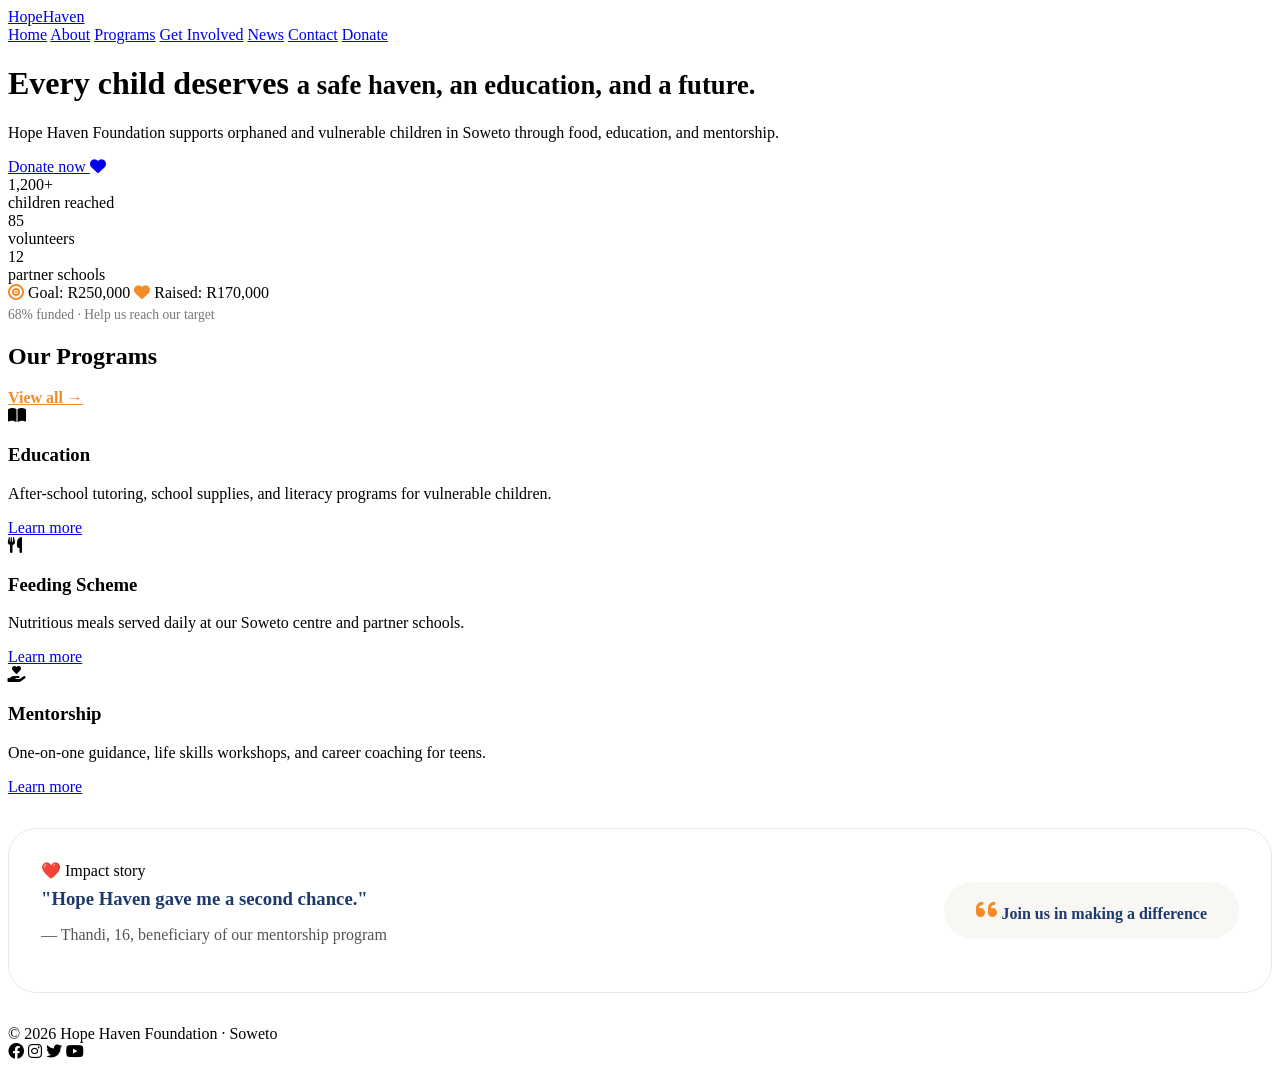
==== Research/index.html @ dbcde310 "Add files via upload" ====
<!DOCTYPE html>
<html lang="en">
<head>
    <meta charset="UTF-8">
    <meta name="viewport" content="width=device-width, initial-scale=1.0">
    <title>Hope Haven · Home</title>
    <link rel="preconnect" href="https://fonts.googleapis.com">
    <link rel="preconnect" href="https://fonts.gstatic.com" crossorigin>
    <link href="https://fonts.googleapis.com/css2?family=Montserrat:wght@400;600;700&family=Lato:wght@400;700&display=swap" rel="stylesheet">
    <link rel="stylesheet" href="https://cdnjs.cloudflare.com/ajax/libs/font-awesome/6.0.0-beta3/css/all.min.css">
    
</head>
<body>

<header>
    <div class="container nav-wrapper">
        <div class="logo"><a href="index.html"><span>Hope</span>Haven</a></div>
        <div class="nav-links">
            <a href="index.html" class="active">Home</a>
            <a href="about.html">About</a>
            <a href="programs.html">Programs</a>
            <a href="get-involved.html">Get Involved</a>
            <a href="news.html">News</a>
            <a href="contact.html">Contact</a>
            <a href="get-involved.html" class="donate-btn">Donate</a>
        </div>
    </div>
</header>

<main class="container">
    <div class="hero">
        <div class="hero-content">
            <h1>Every child deserves <small>a safe haven, an education, and a future.</small></h1>
            <p>Hope Haven Foundation supports orphaned and vulnerable children in Soweto through food, education, and mentorship.</p>
            <a href="get-involved.html" class="btn-primary">Donate now <i class="fas fa-heart"></i></a>
        </div>
        <div class="hero-stats">
            <div class="stat"><div class="number">1,200+</div><div class="label">children reached</div></div>
            <div class="stat"><div class="number">85</div><div class="label">volunteers</div></div>
            <div class="stat"><div class="number">12</div><div class="label">partner schools</div></div>
        </div>
    </div>

    <div class="donation-progress">
        <div class="flex-row">
            <span class="goal"><i class="fas fa-bullseye" style="color:#f28c28;"></i> Goal: R250,000</span>
            <span class="raised"><i class="fas fa-heart" style="color:#f28c28;"></i> Raised: R170,000</span>
        </div>
        <div class="progress-bar-bg"><div class="progress-bar-fill"></div></div>
        <p style="font-size:0.85rem; color:#777; margin-top:0.3rem;">68% funded · Help us reach our target</p>
    </div>

    <div class="flex-between">
        <h2>Our Programs</h2>
        <a href="programs.html" style="color:#f28c28; font-weight:700;">View all →</a>
    </div>
    <div class="grid-3">
        <div class="card">
            <div class="icon"><i class="fas fa-book-open"></i></div>
            <h3>Education</h3>
            <p>After-school tutoring, school supplies, and literacy programs for vulnerable children.</p>
            <a href="programs.html" class="btn-outline">Learn more</a>
        </div>
        <div class="card">
            <div class="icon"><i class="fas fa-utensils"></i></div>
            <h3>Feeding Scheme</h3>
            <p>Nutritious meals served daily at our Soweto centre and partner schools.</p>
            <a href="programs.html" class="btn-outline">Learn more</a>
        </div>
        <div class="card">
            <div class="icon"><i class="fas fa-hand-holding-heart"></i></div>
            <h3>Mentorship</h3>
            <p>One-on-one guidance, life skills workshops, and career coaching for teens.</p>
            <a href="programs.html" class="btn-outline">Learn more</a>
        </div>
    </div>

    <div style="background:#fff; border-radius:28px; padding:2rem; border:1px solid #ece8e1; margin:2rem 0;">
        <div style="display:flex; flex-wrap:wrap; gap:2rem; align-items:center;">
            <div style="flex:1; min-width:200px;">
                <span class="badge-orange">❤️ Impact story</span>
                <h3 style="color:#1e3a6b; margin:0.5rem 0;">"Hope Haven gave me a second chance."</h3>
                <p style="color:#555;">— Thandi, 16, beneficiary of our mentorship program</p>
            </div>
            <div style="background:#f9f7f4; padding:1rem 2rem; border-radius:60px;">
                <i class="fas fa-quote-left" style="color:#f28c28; font-size:1.5rem;"></i>
                <span style="font-weight:700; color:#1e3a6b;">Join us in making a difference</span>
            </div>
        </div>
    </div>
</main>

<footer>
    <div class="container">
        <div>© 2026 Hope Haven Foundation · Soweto</div>
        <div class="social">
            <i class="fab fa-facebook"></i>
            <i class="fab fa-instagram"></i>
            <i class="fab fa-twitter"></i>
            <i class="fab fa-youtube"></i>
        </div>
    </div>
</footer>

</body>
</html>
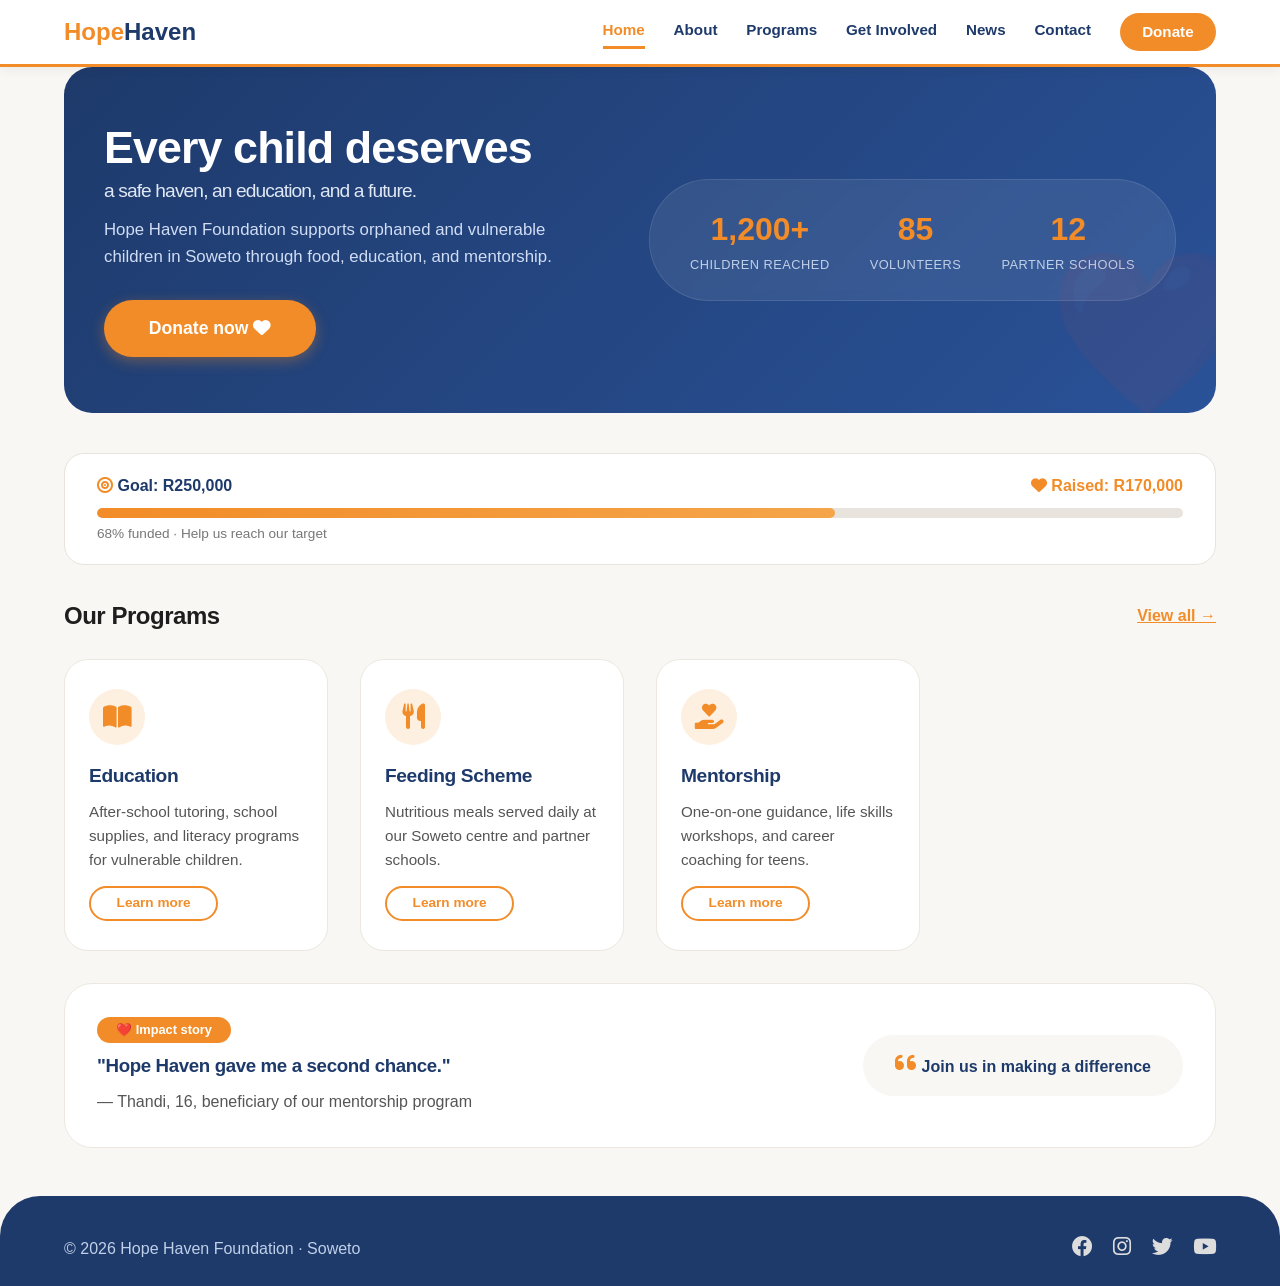
==== commit beafc62f: "Add files via upload" ====
--- a/Research/index.html
+++ b/Research/index.html
@@ -11,6 +11,53 @@
     
 </head>
 <body>
+<style>
+        * { margin:0; padding:0; box-sizing:border-box; }
+        body { font-family:'Lato',sans-serif; background:#f9f7f4; color:#1e1e1e; line-height:1.6; }
+        h1,h2,h3,h4 { font-family:'Montserrat',sans-serif; font-weight:700; letter-spacing:-0.02em; }
+        .container { max-width:1200px; margin:0 auto; padding:0 1.5rem; }
+        header { background:#fff; padding:0.8rem 0; position:sticky; top:0; z-index:100; box-shadow:0 2px 12px rgba(0,0,0,0.06); border-bottom:3px solid #f28c28; }
+        .nav-wrapper { display:flex; align-items:center; justify-content:space-between; flex-wrap:wrap; }
+        .logo a { font-family:'Montserrat',sans-serif; font-weight:700; font-size:1.5rem; color:#1e3a6b; text-decoration:none; }
+        .logo a span { color:#f28c28; }
+        .nav-links { display:flex; gap:1.8rem; flex-wrap:wrap; align-items:center; }
+        .nav-links a { color:#1e3a6b; text-decoration:none; font-weight:700; font-size:0.95rem; transition:color 0.2s; padding:0.2rem 0; border-bottom:3px solid transparent; }
+        .nav-links a:hover, .nav-links a.active { color:#f28c28; border-bottom-color:#f28c28; }
+        .donate-btn { background:#f28c28; color:#fff !important; padding:0.4rem 1.4rem !important; border-radius:40px; border-bottom:none !important; }
+        .donate-btn:hover { background:#d9771e; border-bottom:none !important; }
+        .hero { background:linear-gradient(135deg,#1e3a6b 0%,#2a5298 100%); color:#fff; padding:3.5rem 2.5rem; border-radius:28px; margin-bottom:2.5rem; display:flex; flex-wrap:wrap; align-items:center; justify-content:space-between; position:relative; overflow:hidden; }
+        .hero::after { content:"❤️"; font-size:10rem; opacity:0.06; position:absolute; right:-2rem; bottom:-3rem; }
+        .hero-content h1 { font-size:2.8rem; line-height:1.1; color:#fff; }
+        .hero-content h1 small { display:block; font-size:1.2rem; font-weight:400; font-family:'Lato',sans-serif; color:#e0e8f5; margin-top:0.5rem; }
+        .hero-content p { max-width:500px; color:#d0ddf5; margin:1rem 0 1.8rem; font-size:1.05rem; }
+        .btn-primary { background:#f28c28; border:none; padding:0.9rem 2.8rem; border-radius:60px; font-weight:700; font-size:1.1rem; color:#fff; cursor:pointer; transition:0.2s; text-decoration:none; display:inline-block; box-shadow:0 4px 14px rgba(242,140,40,0.35); }
+        .btn-primary:hover { background:#d9771e; transform:scale(1.02); }
+        .hero-stats { display:flex; gap:2.5rem; background:rgba(255,255,255,0.08); padding:1.5rem 2.5rem; border-radius:60px; backdrop-filter:blur(4px); border:1px solid rgba(255,255,255,0.1); }
+        .hero-stats .stat { text-align:center; }
+        .hero-stats .stat .number { font-size:2rem; font-weight:700; color:#f28c28; }
+        .hero-stats .stat .label { font-size:0.8rem; color:#c0d0e8; text-transform:uppercase; letter-spacing:0.5px; }
+        .donation-progress { background:#fff; border-radius:20px; padding:1.2rem 2rem; margin:1.5rem 0 2rem; border:1px solid #e8e3dc; }
+        .flex-row { display:flex; justify-content:space-between; flex-wrap:wrap; align-items:center; }
+        .donation-progress .goal { font-weight:700; color:#1e3a6b; }
+        .donation-progress .raised { color:#f28c28; font-weight:700; }
+        .progress-bar-bg { width:100%; height:10px; background:#e8e3dc; border-radius:20px; margin-top:0.6rem; overflow:hidden; }
+        .progress-bar-fill { height:100%; width:68%; background:linear-gradient(90deg,#f28c28,#f5a54a); border-radius:20px; }
+        .grid-3 { display:grid; grid-template-columns:repeat(auto-fill,minmax(240px,1fr)); gap:2rem; margin:1.5rem 0 2rem; }
+        .card { background:#fff; border-radius:24px; padding:1.8rem 1.5rem; border:1px solid #ece8e1; transition:0.2s; }
+        .card:hover { border-color:#f28c28; transform:translateY(-4px); }
+        .card .icon { background:#fef0e0; width:56px; height:56px; border-radius:60px; display:flex; align-items:center; justify-content:center; font-size:1.6rem; color:#f28c28; margin-bottom:1rem; }
+        .card h3 { font-size:1.2rem; color:#1e3a6b; }
+        .card p { color:#555; font-size:0.95rem; margin:0.5rem 0 0.8rem; }
+        .btn-outline { background:transparent; border:2px solid #f28c28; color:#f28c28; padding:0.3rem 1.6rem; border-radius:40px; font-weight:700; font-size:0.85rem; cursor:pointer; transition:0.2s; text-decoration:none; display:inline-block; }
+        .btn-outline:hover { background:#f28c28; color:#fff; }
+        .flex-between { display:flex; justify-content:space-between; flex-wrap:wrap; align-items:center; }
+        .badge-orange { background:#f28c28; color:#fff; padding:0.2rem 1.2rem; border-radius:60px; font-weight:700; font-size:0.8rem; display:inline-block; }
+        footer { background:#1e3a6b; color:#c0d0e8; padding:2.5rem 0 1.5rem; margin-top:3rem; border-radius:40px 40px 0 0; }
+        footer .container { display:flex; flex-wrap:wrap; justify-content:space-between; align-items:center; }
+        footer .social i { color:#ddd; margin-left:1rem; font-size:1.3rem; transition:0.2s; }
+        footer .social i:hover { color:#f28c28; }
+        @media (max-width:700px) { .nav-wrapper { flex-direction:column; gap:0.5rem; } .nav-links { gap:0.6rem; justify-content:center; } .hero { flex-direction:column; text-align:center; padding:2rem 1.2rem; } .hero-stats { flex-wrap:wrap; justify-content:center; gap:1rem; padding:1rem; } .hero-content h1 { font-size:2rem; } }
+    </style>
 
 <header>
     <div class="container nav-wrapper">
